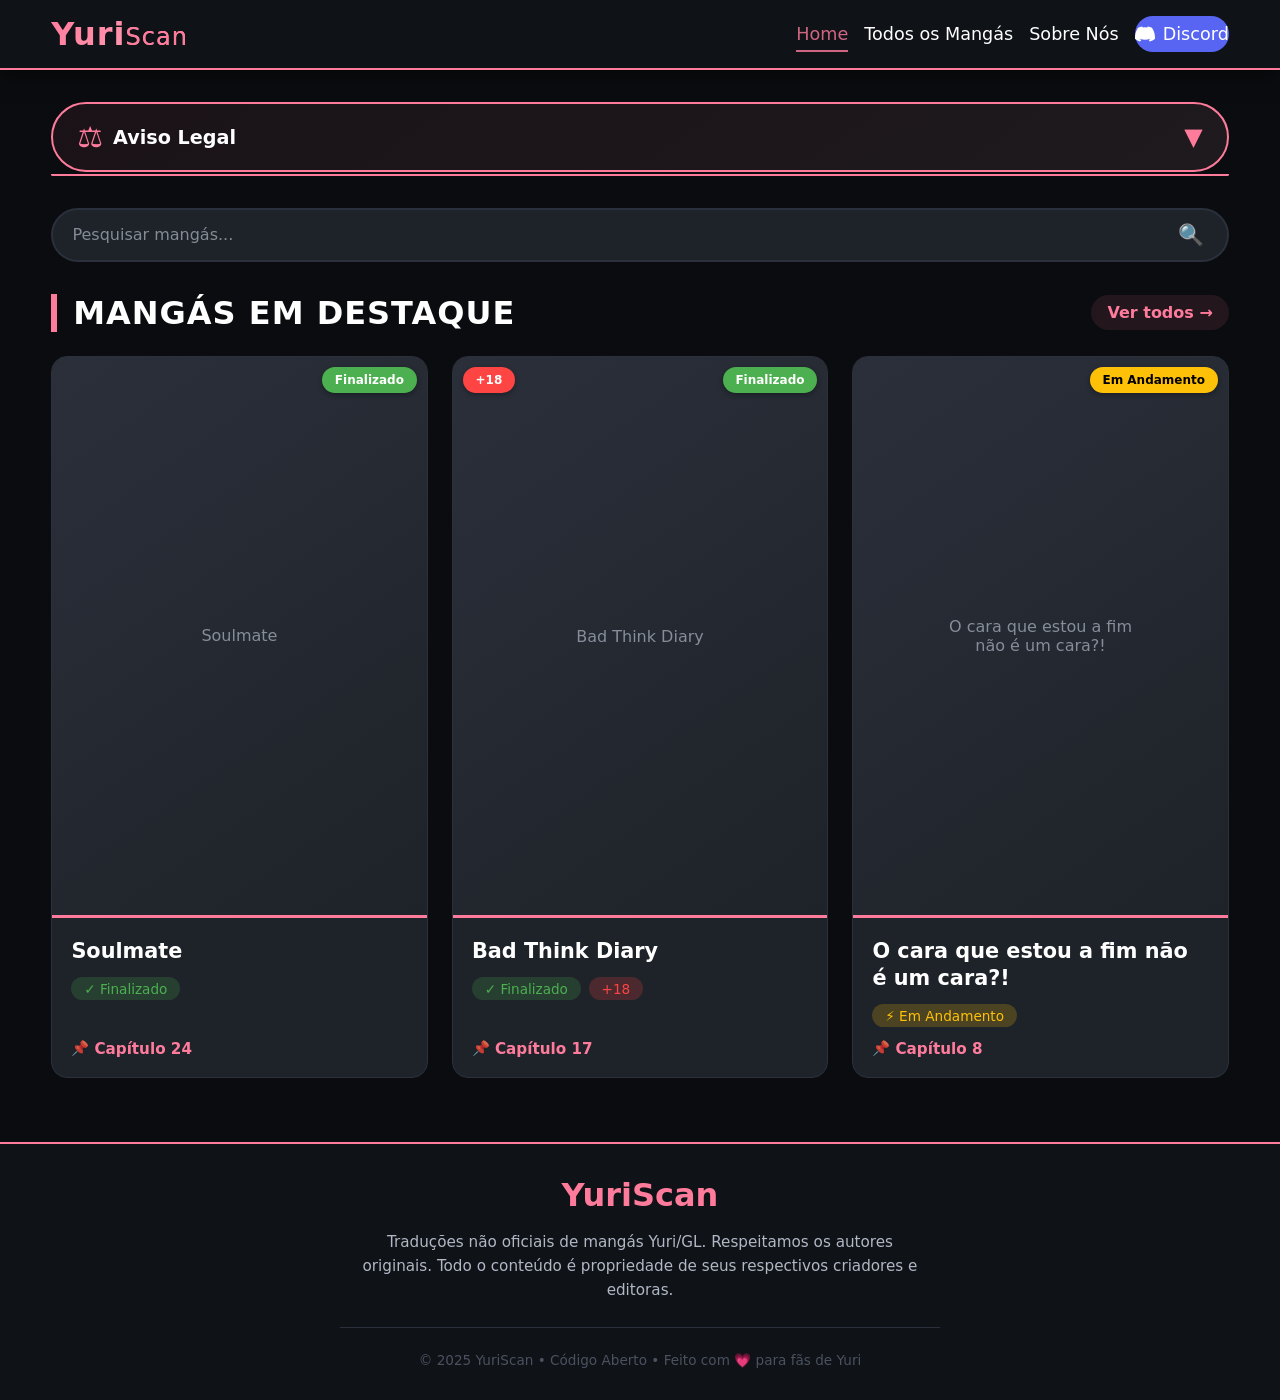
==== index.html @ 4947c456 "Clean up advertisement section in index.html Removed duplicate advertisement script and container." ====
<!DOCTYPE html>
<html lang="pt-BR">
<head>
    <meta name="monetag" content="6fe1c92e3fc06847c7360277151ab602">
    <meta charset="UTF-8">
    <meta name="viewport" content="width=device-width, initial-scale=1.0, maximum-scale=1.0, user-scalable=yes">
    <title>YuriScan - Traduções Yuri/GL</title>
    <!-- Favicon -->
    <link rel="icon" type="image/png" href="https://i.ibb.co/Df60WbW7/381-Sem-T-tulo-20260302131259.png">
    <link rel="shortcut icon" type="image/png" href="https://i.ibb.co/Df60WbW7/381-Sem-T-tulo-20260302131259.png">
    <style>
        * {
            margin: 0;
            padding: 0;
            box-sizing: border-box;
            font-family: 'Segoe UI', 'Helvetica Neue', system-ui, -apple-system, sans-serif;
        }

        :root {
            --bg-primary: #0a0c0f;
            --bg-secondary: #14181c;
            --bg-card: #1e2329;
            --accent: #ff7b9c;
            --accent-hover: #ff9bb3;
            --text-primary: #ffffff;
            --text-secondary: #b0b8c5;
            --border-color: #2a313c;
            --finalizado: #4CAF50;
            --andamento: #FFC107;
            --adult: #ff4444;
            --discord: #5865F2;
            --discord-hover: #4752c4;
            --header-height: 70px;
            --safe-area: max(20px, env(safe-area-inset-top));
        }

        body {
            background-color: var(--bg-primary);
            color: var(--text-primary);
            min-height: 100vh;
            display: flex;
            flex-direction: column;
        }

        /* Navbar Mobile First */
        .navbar {
            background-color: #0f1217;
            border-bottom: 2px solid var(--accent);
            padding: 0.8rem 4%;
            display: flex;
            justify-content: space-between;
            align-items: center;
            position: sticky;
            top: 0;
            z-index: 100;
            box-shadow: 0 4px 20px rgba(0,0,0,0.5);
            min-height: var(--header-height);
        }

        .logo {
            font-size: clamp(1.5rem, 5vw, 2rem);
            font-weight: 800;
            background: linear-gradient(135deg, var(--accent), #ffa7b9);
            -webkit-background-clip: text;
            -webkit-text-fill-color: transparent;
            letter-spacing: 1px;
            text-decoration: none;
            white-space: nowrap;
        }

        .logo span {
            background: none;
            -webkit-text-fill-color: var(--accent);
            font-weight: 300;
            font-size: clamp(1.1rem, 4vw, 1.5rem);
        }

        /* Menu Hamburger */
        .menu-toggle {
            display: none;
            background: none;
            border: none;
            color: var(--accent);
            font-size: 2rem;
            cursor: pointer;
            padding: 0.5rem;
            z-index: 101;
        }

        .nav-links {
            display: flex;
            gap: 1rem;
            align-items: center;
            flex-wrap: wrap;
        }

        .nav-links a {
            color: var(--text-primary);
            text-decoration: none;
            font-weight: 500;
            font-size: clamp(0.9rem, 3vw, 1.1rem);
            transition: all 0.3s;
            position: relative;
            padding: 0.5rem 0;
            white-space: nowrap;
        }

        .nav-links a::after {
            content: '';
            position: absolute;
            bottom: 0;
            left: 0;
            width: 0;
            height: 2px;
            background: var(--accent);
            transition: width 0.3s;
        }

        .nav-links a:hover::after,
        .nav-links a.active::after {
            width: 100%;
        }

        /* Estilo para link não clicável */
        .nav-links a.no-click {
            pointer-events: none;
            cursor: default;
            opacity: 0.8;
        }

        .nav-links a.no-click::after {
            width: 100%;
            background: var(--accent);
        }

        .nav-links a.active {
            color: var(--accent);
        }

        .discord-link {
            background-color: var(--discord);
            padding: 0.5rem 1rem;
            border-radius: 30px;
            display: flex;
            align-items: center;
            gap: 0.5rem;
            transition: all 0.2s;
        }

        .discord-link:hover {
            background-color: var(--discord-hover);
            transform: translateY(-2px);
        }

        .discord-link::after {
            display: none;
        }

        /* Container principal */
        .container {
            width: 100%;
            max-width: 1400px;
            margin: 0 auto;
            padding: 1rem 4%;
            flex: 1;
        }

        /* Aviso Legal Recolhível */
        .legal-wrapper {
            margin: 1rem 0 2rem 0;
            width: 100%;
        }

        .legal-toggle {
            background: linear-gradient(145deg, #1a1217, #1e1a1d);
            border: 2px solid var(--accent);
            border-radius: 50px;
            padding: 1rem 1.5rem;
            display: flex;
            align-items: center;
            justify-content: space-between;
            cursor: pointer;
            transition: all 0.3s;
            width: 100%;
            color: var(--text-primary);
            font-size: clamp(1rem, 4vw, 1.2rem);
            font-weight: 600;
            gap: 1rem;
        }

        .legal-toggle:hover {
            background: linear-gradient(145deg, #221a1f, #2a2227);
            box-shadow: 0 0 20px rgba(255, 123, 156, 0.3);
        }

        .legal-toggle .arrow {
            color: var(--accent);
            font-size: 1.5rem;
            transition: transform 0.3s;
            flex-shrink: 0;
        }

        .legal-toggle.active .arrow {
            transform: rotate(180deg);
        }

        .legal-content {
            background: linear-gradient(145deg, #1a1217, #1e1a1d);
            border-left: 8px solid var(--accent);
            border-right: 8px solid var(--accent);
            border-bottom: 2px solid var(--accent);
            border-radius: 0 0 20px 20px;
            padding: 0;
            max-height: 0;
            overflow: hidden;
            transition: max-height 0.5s ease-out;
            margin-top: 2px;
        }

        .legal-content.show {
            padding: 1.5rem;
            max-height: 800px;
        }

        .legal-text {
            color: var(--text-secondary);
            line-height: 1.6;
            font-size: clamp(0.9rem, 3.5vw, 1.1rem);
        }

        .legal-text p {
            margin-bottom: 1rem;
        }

        .legal-text strong {
            color: var(--accent);
        }

        .legal-icon {
            font-size: 1.8rem;
            color: var(--accent);
            flex-shrink: 0;
        }

        /* Barra de Pesquisa */
        .search-container {
            margin: 1.5rem 0;
            width: 100%;
        }

        .search-box {
            background: var(--bg-card);
            border: 2px solid var(--border-color);
            border-radius: 50px;
            padding: 0.8rem 1.2rem;
            width: 100%;
            display: flex;
            align-items: center;
            gap: 0.8rem;
            transition: all 0.3s;
        }

        .search-box:focus-within {
            border-color: var(--accent);
            box-shadow: 0 0 20px rgba(255, 123, 156, 0.3);
        }

        .search-box input {
            background: none;
            border: none;
            color: var(--text-primary);
            font-size: 1rem;
            width: 100%;
            outline: none;
            min-width: 0;
        }

        .search-box input::placeholder {
            color: var(--text-secondary);
            opacity: 0.7;
        }

        .search-box button {
            background: none;
            border: none;
            color: var(--accent);
            font-size: 1.3rem;
            cursor: pointer;
            transition: transform 0.2s;
            padding: 0 0.2rem;
            flex-shrink: 0;
        }

        .search-box button:hover {
            transform: scale(1.1);
        }

        /* Seção de mangás */
        .section-header {
            display: flex;
            justify-content: space-between;
            align-items: center;
            margin: 2rem 0 1.5rem 0;
            flex-wrap: wrap;
            gap: 1rem;
        }

        .section-title {
            font-size: clamp(1.5rem, 5vw, 2rem);
            color: var(--text-primary);
            border-left: 6px solid var(--accent);
            padding-left: 1rem;
            text-transform: uppercase;
            letter-spacing: 1px;
        }

        .view-all {
            color: var(--accent);
            text-decoration: none;
            font-weight: 600;
            display: flex;
            align-items: center;
            gap: 0.5rem;
            font-size: clamp(0.9rem, 3vw, 1rem);
            padding: 0.5rem 1rem;
            border-radius: 30px;
            background: rgba(255, 123, 156, 0.1);
            transition: all 0.3s;
        }

        .view-all:hover {
            background: rgba(255, 123, 156, 0.2);
            transform: translateX(5px);
        }

        /* Grid de mangás - Totalmente Responsivo */
        .manga-grid {
            display: grid;
            grid-template-columns: repeat(auto-fit, minmax(280px, 1fr));
            gap: 1.5rem;
            width: 100%;
        }

        .manga-card {
            background: var(--bg-card);
            border-radius: 16px;
            overflow: hidden;
            border: 1px solid var(--border-color);
            transition: all 0.3s ease;
            cursor: pointer;
            width: 100%;
            display: flex;
            flex-direction: column;
            text-decoration: none;
            color: inherit;
        }

        .manga-card:hover {
            transform: translateY(-5px);
            border-color: var(--accent);
            box-shadow: 0 10px 30px rgba(255, 123, 156, 0.2);
        }

        .card-image {
            width: 100%;
            aspect-ratio: 2/3;
            background: linear-gradient(145deg, #2a2f3a, #1e2329);
            display: flex;
            align-items: center;
            justify-content: center;
            color: var(--text-secondary);
            font-size: 1rem;
            position: relative;
            border-bottom: 3px solid var(--accent);
            text-align: center;
            overflow: hidden;
        }

        /* Badges */
        .badge-container {
            position: absolute;
            top: 10px;
            right: 10px;
            display: flex;
            flex-direction: column;
            gap: 5px;
            z-index: 2;
            max-width: calc(100% - 80px);
        }

        .card-badge {
            padding: 0.4rem 0.8rem;
            border-radius: 20px;
            font-weight: bold;
            font-size: 0.75rem;
            text-align: center;
            box-shadow: 0 2px 5px rgba(0,0,0,0.3);
            white-space: nowrap;
            overflow: hidden;
            text-overflow: ellipsis;
            max-width: 100%;
        }

        .badge-status {
            background: var(--andamento);
            color: #000;
        }

        .badge-status.finalizado {
            background: var(--finalizado);
            color: #fff;
        }

        .badge-adult {
            position: absolute;
            top: 10px;
            left: 10px;
            background: var(--adult);
            color: #fff;
            padding: 0.4rem 0.8rem;
            border-radius: 20px;
            font-weight: bold;
            font-size: 0.75rem;
            box-shadow: 0 2px 5px rgba(0,0,0,0.3);
            z-index: 2;
            white-space: nowrap;
        }

        .card-content {
            padding: 1.2rem;
            flex: 1;
            display: flex;
            flex-direction: column;
            gap: 0.5rem;
        }

        .card-title {
            font-weight: 700;
            font-size: clamp(1.1rem, 4vw, 1.3rem);
            color: var(--text-primary);
            line-height: 1.3;
        }

        .card-status-wrapper {
            display: flex;
            flex-wrap: wrap;
            gap: 0.5rem;
            align-items: center;
            margin: 0.3rem 0;
        }

        .card-status {
            font-size: 0.85rem;
            padding: 0.2rem 0.8rem;
            border-radius: 20px;
            background: rgba(255,255,255,0.1);
            display: inline-flex;
            align-items: center;
            gap: 0.3rem;
        }

        .card-status.finalizado {
            background: rgba(76, 175, 80, 0.2);
            color: var(--finalizado);
        }

        .card-status.andamento {
            background: rgba(255, 193, 7, 0.2);
            color: var(--andamento);
        }

        .card-status.adult {
            background: rgba(255, 68, 68, 0.2);
            color: var(--adult);
        }

        .card-chapter {
            color: var(--accent);
            font-weight: 600;
            font-size: 0.95rem;
            display: flex;
            align-items: center;
            gap: 5px;
            margin-top: auto;
        }

        .card-chapter::before {
            content: '📌';
            font-size: 0.9rem;
            opacity: 0.8;
        }

        /* Mensagem de resultado da pesquisa */
        .search-result-message {
            text-align: center;
            color: var(--text-secondary);
            font-size: 1rem;
            margin: 1.5rem 0;
            padding: 1rem;
            background: var(--bg-card);
            border-radius: 10px;
            border: 1px solid var(--border-color);
            width: 100%;
        }

        /* Modal Sobre Nós - Responsivo com Open Source */
        .modal {
            display: none;
            position: fixed;
            z-index: 1000;
            left: 0;
            top: 0;
            width: 100%;
            height: 100%;
            background-color: rgba(0,0,0,0.9);
            backdrop-filter: blur(5px);
            padding: 1rem;
            overflow-y: auto;
        }

        .modal-content {
            background: linear-gradient(145deg, #1a1217, #1e1a1d);
            margin: 2rem auto;
            padding: 2rem 1.5rem;
            border: 3px solid var(--accent);
            border-radius: 30px;
            width: 100%;
            max-width: 550px;
            position: relative;
            animation: modalSlide 0.3s ease;
        }

        @keyframes modalSlide {
            from {
                transform: translateY(-30px);
                opacity: 0;
            }
            to {
                transform: translateY(0);
                opacity: 1;
            }
        }

        .modal-close {
            position: absolute;
            right: 20px;
            top: 15px;
            color: var(--accent);
            font-size: 2rem;
            cursor: pointer;
            transition: transform 0.2s;
            line-height: 1;
            padding: 0.5rem;
        }

        .modal-close:hover {
            transform: scale(1.2);
        }

        .modal-title {
            color: var(--accent);
            font-size: clamp(1.8rem, 6vw, 2.2rem);
            margin-bottom: 1.5rem;
            text-align: center;
            border-bottom: 2px solid var(--accent);
            padding-bottom: 0.5rem;
            padding-right: 2rem;
        }

        .modal-text {
            color: var(--text-secondary);
            line-height: 1.7;
            font-size: clamp(0.95rem, 3.5vw, 1.1rem);
        }

        .modal-text p {
            margin-bottom: 1rem;
        }

        .modal-highlight {
            color: var(--accent);
            font-weight: bold;
        }

        /* Open Source Section no Modal */
        .open-source-section {
            background: rgba(255, 123, 156, 0.1);
            border: 2px dashed var(--accent);
            border-radius: 20px;
            padding: 1.2rem;
            margin: 1.5rem 0 0.5rem 0;
            text-align: center;
        }

        .open-source-title {
            color: var(--accent);
            font-size: 1.2rem;
            font-weight: bold;
            margin-bottom: 1rem;
            display: flex;
            align-items: center;
            justify-content: center;
            gap: 0.5rem;
        }

        .open-source-badges {
            display: flex;
            flex-wrap: wrap;
            gap: 0.8rem;
            justify-content: center;
            margin: 1rem 0;
        }

        .open-source-badge {
            background: var(--bg-card);
            padding: 0.4rem 1rem;
            border-radius: 30px;
            border: 1px solid var(--border-color);
            font-family: monospace;
            font-size: 0.9rem;
            color: var(--text-secondary);
            display: inline-flex;
            align-items: center;
            gap: 0.5rem;
        }

        .open-source-badge span {
            color: var(--accent);
            font-weight: bold;
        }

        .open-source-link {
            display: inline-flex;
            align-items: center;
            gap: 0.5rem;
            color: var(--accent);
            text-decoration: none;
            padding: 0.5rem 1rem;
            border-radius: 30px;
            background: rgba(255, 123, 156, 0.1);
            transition: all 0.3s;
            margin-top: 0.5rem;
        }

        .open-source-link:hover {
            background: rgba(255, 123, 156, 0.2);
            transform: translateY(-2px);
        }

        /* Footer */
        footer {
            background-color: #0f1217;
            border-top: 2px solid var(--accent);
            padding: 2rem 4%;
            margin-top: 3rem;
            text-align: center;
        }

        .footer-content {
            max-width: 600px;
            margin: 0 auto;
        }

        .footer-logo {
            font-size: clamp(1.8rem, 5vw, 2rem);
            font-weight: bold;
            color: var(--accent);
            margin-bottom: 1rem;
        }

        .footer-text {
            color: var(--text-secondary);
            line-height: 1.6;
            margin-bottom: 1.5rem;
            font-size: clamp(0.85rem, 3vw, 0.95rem);
            padding: 0 1rem;
        }

        .copyright {
            color: #4a525f;
            font-size: 0.85rem;
            border-top: 1px solid var(--border-color);
            padding-top: 1.5rem;
        }

        /* Menu Mobile */
        @media (max-width: 768px) {
            .menu-toggle {
                display: block;
            }

            .nav-links {
                display: none;
                position: fixed;
                top: var(--header-height);
                left: 0;
                right: 0;
                background: #0f1217;
                flex-direction: column;
                padding: 2rem;
                gap: 1.5rem;
                border-bottom: 2px solid var(--accent);
                box-shadow: 0 10px 30px rgba(0,0,0,0.5);
                z-index: 99;
                animation: slideDown 0.3s ease;
            }

            .nav-links.show {
                display: flex;
            }

            @keyframes slideDown {
                from {
                    opacity: 0;
                    transform: translateY(-20px);
                }
                to {
                    opacity: 1;
                    transform: translateY(0);
                }
            }

            .nav-links a {
                width: 100%;
                text-align: center;
                font-size: 1.2rem;
            }

            .nav-links a::after {
                bottom: -5px;
                left: 50%;
                transform: translateX(-50%);
                width: 0;
            }

            .nav-links a:hover::after {
                width: 50%;
            }

            .discord-link {
                width: 100%;
                justify-content: center;
            }

            .manga-grid {
                grid-template-columns: 1fr;
                gap: 1.2rem;
            }

            .legal-content.show {
                padding: 1.2rem;
            }

            .badge-container {
                max-width: calc(100% - 70px);
            }

            .modal-content {
                margin: 1rem auto;
                padding: 1.5rem;
            }
        }

        /* Tablets */
        @media (min-width: 769px) and (max-width: 1024px) {
            .manga-grid {
                grid-template-columns: repeat(2, 1fr);
            }
        }

        /* Telas grandes */
        @media (min-width: 1400px) {
            .container {
                padding: 2rem 0;
            }
            
            .manga-grid {
                grid-template-columns: repeat(3, 1fr);
            }
        }
    </style>
</head>
<body>
    <!-- Navbar com menu responsivo -->
    <nav class="navbar">
        <a href="#" class="logo">Yuri<span>Scan</span></a>
        
        <button class="menu-toggle" onclick="toggleMenu()" aria-label="Menu">
            ☰
        </button>

        <div class="nav-links" id="navLinks">
            <a href="https://yuriscan.top/" class="active no-click" onclick="return false;">Home</a>
            <a href="https://yuriscan.top/all" onclick="closeMenu()">Todos os Mangás</a>
            <a href="#" onclick="openSobreModal(event); closeMenu()">Sobre Nós</a>
            <a href="#" class="discord-link" onclick="closeMenu()">
                <svg width="20" height="20" viewBox="0 0 24 24" fill="white">
                    <path d="M20.317 4.37a19.791 19.791 0 0 0-4.885-1.515.074.074 0 0 0-.079.037c-.21.375-.444.864-.608 1.25a18.27 18.27 0 0 0-5.487 0 12.64 12.64 0 0 0-.617-1.25.077.077 0 0 0-.079-.037A19.736 19.736 0 0 0 3.677 4.37a.07.07 0 0 0-.032.027C.533 9.046-.32 13.58.099 18.057a.082.082 0 0 0 .031.057 19.9 19.9 0 0 0 5.993 3.03.078.078 0 0 0 .084-.028c.462-.63.874-1.295 1.226-1.994a.075.075 0 0 0-.041-.106 13.107 13.107 0 0 1-1.872-.892.077.077 0 0 1-.008-.128 10.376 10.376 0 0 0 .372-.292.074.074 0 0 1 .078-.01c3.928 1.793 8.18 1.793 12.062 0a.074.074 0 0 1 .079.01c.12.098.246.198.372.292a.077.077 0 0 1-.006.128 12.298 12.298 0 0 1-1.873.892.075.075 0 0 0-.041.107c.36.698.772 1.362 1.225 1.993a.076.076 0 0 0 .084.028 19.839 19.839 0 0 0 6.002-3.03.077.077 0 0 0 .032-.054c.5-5.177-.838-9.674-3.549-13.66a.061.061 0 0 0-.031-.03z"/>
                </svg>
                Discord
            </a>
        </div>
    </nav>

    <main class="container">
        <!-- AVISO LEGAL RECOLHÍVEL -->
        <div class="legal-wrapper">
            <div class="legal-toggle" onclick="toggleLegal()">
                <div style="display: flex; align-items: center; gap: 10px; min-width: 0;">
                    <span class="legal-icon">⚖️</span>
                    <span style="word-break: break-word;">Aviso Legal</span>
                </div>
                <span class="arrow">▼</span>
            </div>
            <div class="legal-content" id="legalContent">
                <div class="legal-text">
                    <p>Os mangás disponibilizados neste site <strong>não são de nossa autoria.</strong></p>
                    <p>Todas as traduções são realizadas de <strong>fã para fã.</strong></p>
                    <p>Caso algum detentor de direitos autorais solicite a remoção de determinado conteúdo, <strong>ele será retirado imediatamente.</strong> Não temos a intenção de causar quaisquer problemas legais ou violar direitos autorais.</p>
                    <p>O objetivo da scan é apenas tornar conteúdos internacionais mais acessíveis ao público brasileiro, <strong>de forma gratuita e com propósito exclusivamente cultural.</strong></p>
                    <p style="color: var(--accent); font-weight: bold;">Apoie os autores originais comprando as obras oficialmente!</p>
                </div>
            </div>
        </div>

        <!-- Barra de Pesquisa -->
        <div class="search-container">
            <div class="search-box">
                <input type="text" id="searchInput" placeholder="Pesquisar mangás..." onkeyup="filterMangas()">
                <button onclick="filterMangas()" aria-label="Buscar">🔍</button>
            </div>
        </div>

        <!-- Mensagem de resultado da pesquisa -->
        <div id="searchResultMessage" class="search-result-message" style="display: none;"></div>

        <!-- Seção de Mangás -->
        <div class="section-header">
            <h2 class="section-title">Mangás em Destaque</h2>
            <a href="https://yuriscan.top/all" class="view-all">Ver todos →</a>
        </div>
        
        <!-- anuncio-->
    <script async="async" data-cfasync="false" src="https://pl28830698.effectivegatecpm.com/fdcad57ee6ef76354c5e3ff11ff04120/invoke.js"></script>
<div id="container-fdcad57ee6ef76354c5e3ff11ff04120"></div>

        <!-- Grid de mangás -->
        <div class="manga-grid" id="mangaGrid">
            <!-- Soulmate - FINALIZADO -->
            <a href="manga/soulmate.html" class="manga-card" data-title="soulmate">
                <div class="card-image">
                    <div class="badge-container">
                        <span class="card-badge badge-status finalizado">Finalizado</span>
                    </div>
                    <span style="opacity: 0.7;">Soulmate</span>
                </div>
                <div class="card-content">
                    <div class="card-title">Soulmate</div>
                    <div class="card-status-wrapper">
                        <span class="card-status finalizado">✓ Finalizado</span>
                    </div>
                    <div class="card-chapter">Capítulo 24</div>
                </div>
            </a>

            <!-- Bad Think Diary - FINALIZADO +18 -->
            <a href="manga/bad-think-diary.html" class="manga-card" data-title="bad think diary">
                <div class="card-image">
                    <span class="badge-adult">+18</span>
                    <div class="badge-container">
                        <span class="card-badge badge-status finalizado">Finalizado</span>
                    </div>
                    <span style="opacity: 0.7;">Bad Think Diary</span>
                </div>
                <div class="card-content">
                    <div class="card-title">Bad Think Diary</div>
                    <div class="card-status-wrapper">
                        <span class="card-status finalizado">✓ Finalizado</span>
                        <span class="card-status adult">+18</span>
                    </div>
                    <div class="card-chapter">Capítulo 17</div>
                </div>
            </a>
            <!-- O cara que estou a fim não é um cara?! - EM ANDAMENTO -->
            <a href="manga/o-cara-que-estou-aifim.html" class="manga-card" data-title="o cara que estou a fim não é um cara">
                <div class="card-image">
                    <div class="badge-container">
                        <span class="card-badge badge-status">Em Andamento</span>
                    </div>
                    <span style="opacity: 0.7;">O cara que estou a fim<br>não é um cara?!</span>
                </div>
                <div class="card-content">
                    <div class="card-title">O cara que estou a fim não é um cara?!</div>
                    <div class="card-status-wrapper">
                        <span class="card-status andamento">⚡ Em Andamento</span>
                    </div>
                    <div class="card-chapter">Capítulo 8</div>
                </div>
            </a>
        </div>
        <!--anúncio-->
        <script async="async" data-cfasync="false" src="https://pl28830698.effectivegatecpm.com/fdcad57ee6ef76354c5e3ff11ff04120/invoke.js"></script>
<div id="container-fdcad57ee6ef76354c5e3ff11ff04120"></div>
    </main>

  
    <!-- Modal Sobre Nós com Open Source -->
    <div id="sobreModal" class="modal" onclick="if(event.target===this) closeSobreModal()">
        <div class="modal-content">
            <span class="modal-close" onclick="closeSobreModal()">&times;</span>
            <h2 class="modal-title">Sobre Nós</h2>
            <div class="modal-text">
                <p><span class="modal-highlight">YuriScan</span> nasceu da paixão por histórias Yuri/GL e do desejo de tornar essas obras acessíveis ao público brasileiro.</p>
                <p>Somos uma equipe de tradutores, editores e fãs dedicados que trabalham voluntariamente para trazer conteúdo de qualidade.</p>
                <p><strong>Nossa missão:</strong> Divulgar o gênero Yuri/GL no Brasil, sempre respeitando os autores originais e promovendo a compra de obras oficiais quando disponíveis.</p>
                <p><strong>Valores:</strong> Respeito aos direitos autorais, amor pelo gênero e comunidade acolhedora.</p>
                <p>Junte-se a nós no <span class="modal-highlight">Discord</span> para acompanhar lançamentos, conversar e contribuir com a comunidade!</p>
                <p>contato: <span class="modal-highlight">suporte@yuriscan.top</span></p>
                
                <!-- Open Source Section -->
                <div class="open-source-section">
                    <div class="open-source-title">
                        <span>🔓</span>
                        <span>Código Aberto</span>
                        <span>🔓</span>
                    </div>
                    <p style="margin-bottom: 0.8rem;">Este site é 100% open source! 🎉</p>
                    <div class="open-source-badges">
                        <span class="open-source-badge">
                            <span>📦</span> v1.0.0
                        </span>
                        <span class="open-source-badge">
                            <span>🔧</span> MIT License
                        </span>
                        <span class="open-source-badge">
                            <span>🌐</span> HTML/CSS/JS
                        </span>
                    </div>
                    <p style="font-size: 0.9rem; margin: 0.8rem 0;">
                        Todo o código está disponível para estudo, modificação e distribuição.
                    </p>
                    <a href="https://github.com/wahipoga/YuriScan/" class="open-source-link" onclick="alert('Link para o repositório GitHub')">
                        <span>📂</span>
                        Ver no GitHub
                        <span>→</span>
                    </a>
                </div>
            </div>
        </div>
    </div>

    <!-- Footer -->
    <footer>
        <div class="footer-content">
            <div class="footer-logo">YuriScan</div>
            <div class="footer-text">
                Traduções não oficiais de mangás Yuri/GL. Respeitamos os autores originais.
                Todo o conteúdo é propriedade de seus respectivos criadores e editoras.
            </div>
            <div class="copyright">
                © 2025 YuriScan • Código Aberto • Feito com 💗 para fãs de Yuri
            </div>
        </div>
    </footer>

    <script>
        // Menu mobile
        function toggleMenu() {
            const navLinks = document.getElementById('navLinks');
            navLinks.classList.toggle('show');
        }

        function closeMenu() {
            const navLinks = document.getElementById('navLinks');
            navLinks.classList.remove('show');
        }

        // Fechar menu ao clicar fora
        document.addEventListener('click', function(event) {
            const navLinks = document.getElementById('navLinks');
            const menuToggle = document.querySelector('.menu-toggle');
            
            if (navLinks && menuToggle && !navLinks.contains(event.target) && !menuToggle.contains(event.target)) {
                navLinks.classList.remove('show');
            }
        });

        // Aviso legal recolhível
        function toggleLegal() {
            const content = document.getElementById('legalContent');
            const toggle = document.querySelector('.legal-toggle');
            
            content.classList.toggle('show');
            toggle.classList.toggle('active');
        }

        // Modal Sobre Nós
        function openSobreModal(event) {
            if (event) event.preventDefault();
            document.getElementById('sobreModal').style.display = 'block';
            document.body.style.overflow = 'hidden';
            closeMenu();
        }

        function closeSobreModal() {
            document.getElementById('sobreModal').style.display = 'none';
            document.body.style.overflow = 'auto';
        }

        // Pesquisa
        function filterMangas() {
            const input = document.getElementById('searchInput');
            const filter = input.value.toLowerCase().trim();
            const mangaGrid = document.getElementById('mangaGrid');
            const cards = mangaGrid.getElementsByClassName('manga-card');
            const resultMessage = document.getElementById('searchResultMessage');
            
            let visibleCount = 0;
            let foundTitles = [];

            for (let i = 0; i < cards.length; i++) {
                const card = cards[i];
                const title = card.getAttribute('data-title').toLowerCase();
                const titleElement = card.querySelector('.card-title').textContent;
                
                if (filter === '') {
                    card.style.display = '';
                    visibleCount++;
                } else {
                    if (title.includes(filter)) {
                        card.style.display = '';
                        visibleCount++;
                        foundTitles.push(titleElement);
                    } else {
                        card.style.display = 'none';
                    }
                }
            }

            // Mostrar mensagem de resultado
            if (filter !== '') {
                resultMessage.style.display = 'block';
                if (visibleCount === 0) {
                    resultMessage.innerHTML = `❌ Nenhum mangá encontrado para "${input.value}"`;
                } else {
                    resultMessage.innerHTML = `✅ Encontrado(s) ${visibleCount} mangá(s) para "${input.value}"`;
                }
            } else {
                resultMessage.style.display = 'none';
            }
        }

        // Debounce para pesquisa (melhora performance)
        let searchTimeout;
        document.getElementById('searchInput').addEventListener('keyup', function() {
            clearTimeout(searchTimeout);
            searchTimeout = setTimeout(filterMangas, 300);
        });

        // Fechar modal com ESC
        document.addEventListener('keydown', function(event) {
            if (event.key === 'Escape') {
                closeSobreModal();
                closeMenu();
            }
        });

        // Prevenir scroll quando modal aberto
        window.addEventListener('resize', function() {
            if (window.innerWidth > 768) {
                closeMenu();
            }
        });
    </script>
</body>
</html>
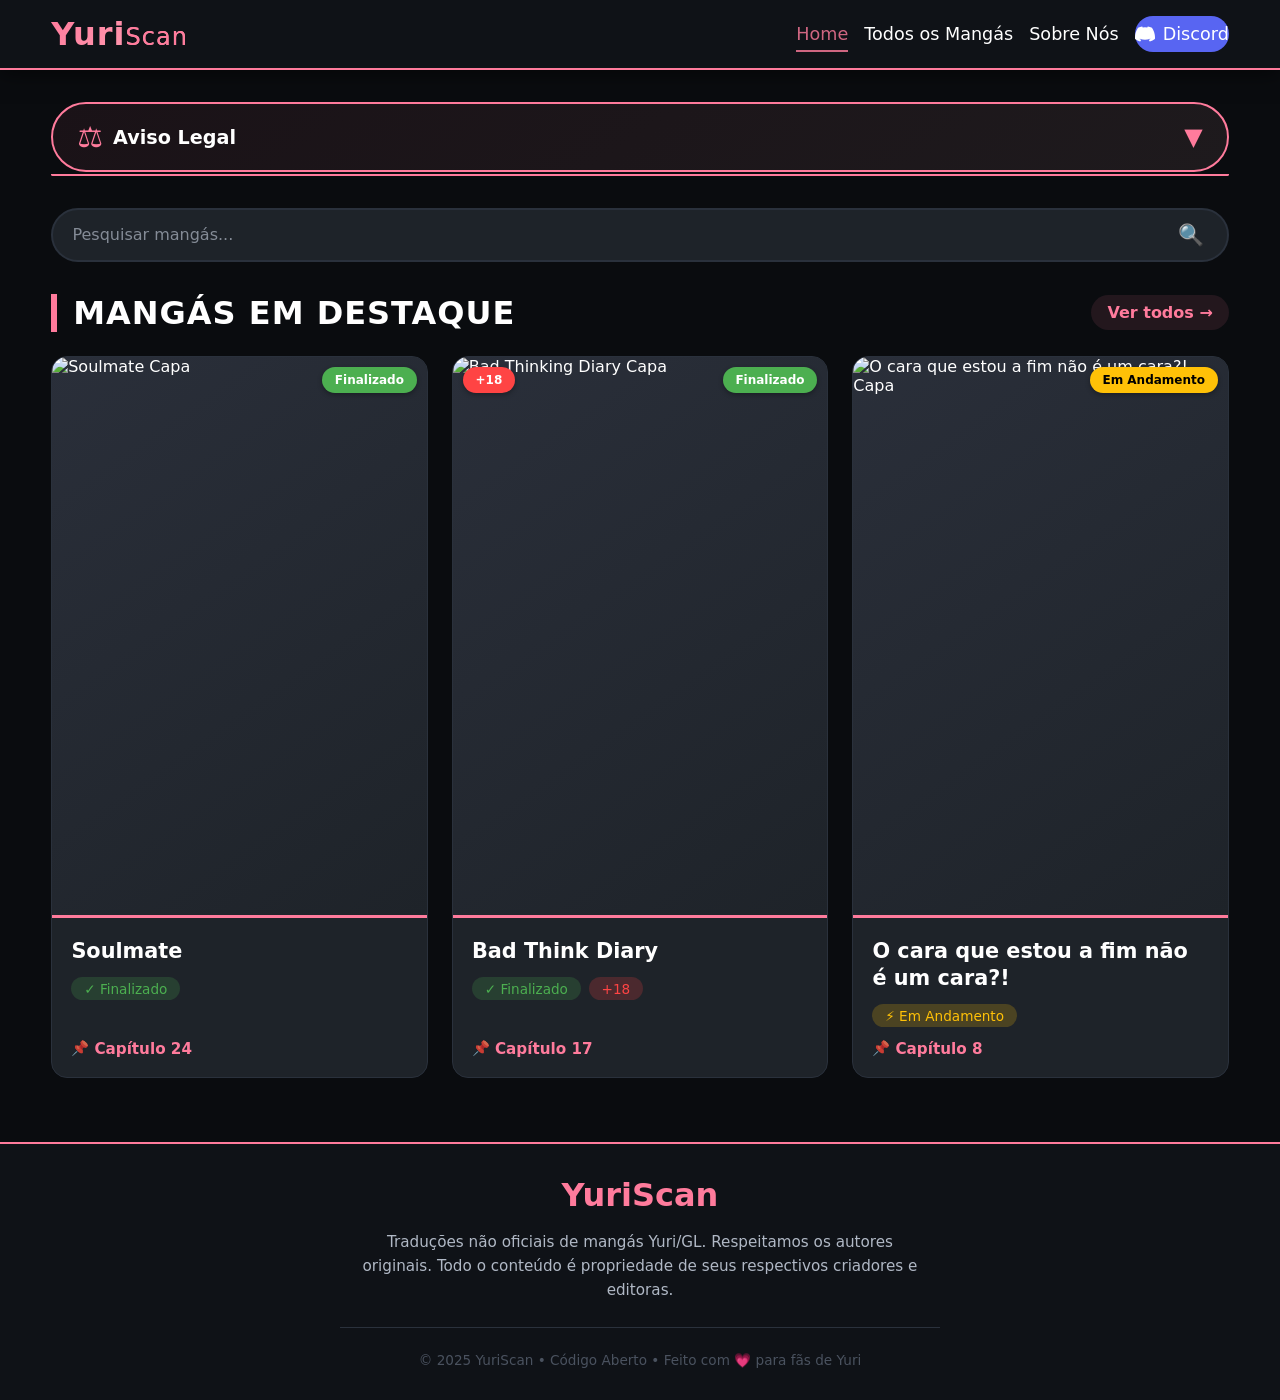
==== commit 53003827: "Update index.html" ====
--- a/index.html
+++ b/index.html
@@ -364,16 +364,22 @@
         .card-image {
             width: 100%;
             aspect-ratio: 2/3;
-            background: linear-gradient(145deg, #2a2f3a, #1e2329);
-            display: flex;
-            align-items: center;
-            justify-content: center;
-            color: var(--text-secondary);
-            font-size: 1rem;
             position: relative;
             border-bottom: 3px solid var(--accent);
-            text-align: center;
             overflow: hidden;
+            background: linear-gradient(145deg, #2a2f3a, #1e2329);
+        }
+
+        .card-image img {
+            width: 100%;
+            height: 100%;
+            object-fit: cover;
+            display: block;
+            transition: transform 0.3s ease;
+        }
+
+        .manga-card:hover .card-image img {
+            transform: scale(1.05);
         }
 
         /* Badges */
@@ -847,12 +853,14 @@
         <!-- Grid de mangás -->
         <div class="manga-grid" id="mangaGrid">
             <!-- Soulmate - FINALIZADO -->
-            <a href="manga/soulmate.html" class="manga-card" data-title="soulmate">
+            <a href="https://yuriscan.top/manga/soulmate/" class="manga-card" data-title="soulmate">
                 <div class="card-image">
+                    <img src="https://i.ibb.co/1tYqnWNx/soulmate-manhua-yuri-1-193x278.webp" 
+                         alt="Soulmate Capa"
+                         onerror="this.src='https://i.ibb.co/Df60WbW7/381-Sem-T-tulo-20260302131259.png'; this.onerror=null;">
                     <div class="badge-container">
                         <span class="card-badge badge-status finalizado">Finalizado</span>
                     </div>
-                    <span style="opacity: 0.7;">Soulmate</span>
                 </div>
                 <div class="card-content">
                     <div class="card-title">Soulmate</div>
@@ -864,13 +872,15 @@
             </a>
 
             <!-- Bad Think Diary - FINALIZADO +18 -->
-            <a href="manga/bad-think-diary.html" class="manga-card" data-title="bad think diary">
+            <a href="https://yuriscan.top/manga/bad-thinking-diary/" class="manga-card" data-title="bad think diary">
                 <div class="card-image">
+                    <img src="https://i.ibb.co/LzmP7c2f/Bad-Thinking-Diary-Manhwa-Yuri-193x278.webp" 
+                         alt="Bad Thinking Diary Capa"
+                         onerror="this.src='https://i.ibb.co/Df60WbW7/381-Sem-T-tulo-20260302131259.png'; this.onerror=null;">
                     <span class="badge-adult">+18</span>
                     <div class="badge-container">
                         <span class="card-badge badge-status finalizado">Finalizado</span>
                     </div>
-                    <span style="opacity: 0.7;">Bad Think Diary</span>
                 </div>
                 <div class="card-content">
                     <div class="card-title">Bad Think Diary</div>
@@ -881,13 +891,16 @@
                     <div class="card-chapter">Capítulo 17</div>
                 </div>
             </a>
+            
             <!-- O cara que estou a fim não é um cara?! - EM ANDAMENTO -->
-            <a href="manga/o-cara-que-estou-aifim.html" class="manga-card" data-title="o cara que estou a fim não é um cara">
+            <a href="https://yuriscan.top/manga/he-guy-she-was-interested-in-wasnt-a-guy-at-all/" class="manga-card" data-title="o cara que estou a fim não é um cara">
                 <div class="card-image">
+                    <img src="https://i.ibb.co/0pz7tqps/The-Guy-She-Was-Interested-in-Wasnt-a-Guy-at-All-Manga-GL-1-193x278.webp" 
+                         alt="O cara que estou a fim não é um cara?! Capa"
+                         onerror="this.src='https://i.ibb.co/Df60WbW7/381-Sem-T-tulo-20260302131259.png'; this.onerror=null;">
                     <div class="badge-container">
                         <span class="card-badge badge-status">Em Andamento</span>
                     </div>
-                    <span style="opacity: 0.7;">O cara que estou a fim<br>não é um cara?!</span>
                 </div>
                 <div class="card-content">
                     <div class="card-title">O cara que estou a fim não é um cara?!</div>
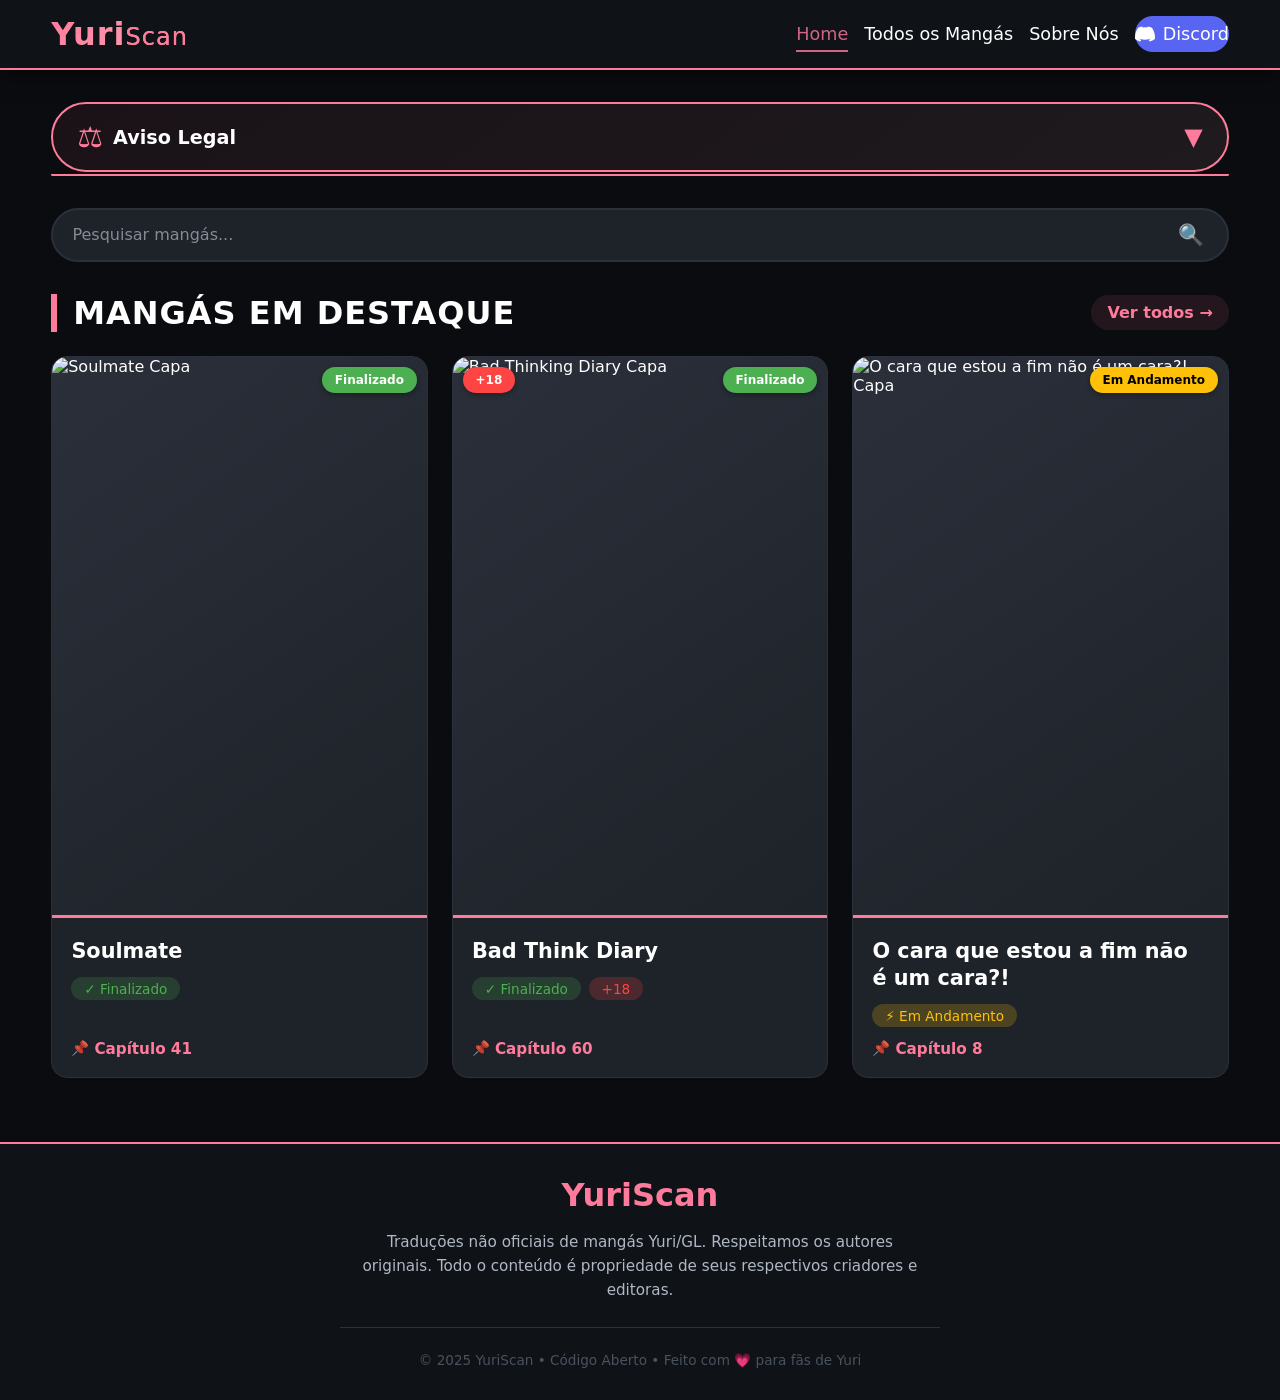
==== commit 35ef1342: "Update index.html" ====
--- a/index.html
+++ b/index.html
@@ -799,7 +799,7 @@
             <a href="https://yuriscan.top/" class="active no-click" onclick="return false;">Home</a>
             <a href="https://yuriscan.top/all" onclick="closeMenu()">Todos os Mangás</a>
             <a href="#" onclick="openSobreModal(event); closeMenu()">Sobre Nós</a>
-            <a href="#" class="discord-link" onclick="closeMenu()">
+            <a href="https://discord.gg/uZUWv7vTrT" class="discord-link" onclick="closeMenu()">
                 <svg width="20" height="20" viewBox="0 0 24 24" fill="white">
                     <path d="M20.317 4.37a19.791 19.791 0 0 0-4.885-1.515.074.074 0 0 0-.079.037c-.21.375-.444.864-.608 1.25a18.27 18.27 0 0 0-5.487 0 12.64 12.64 0 0 0-.617-1.25.077.077 0 0 0-.079-.037A19.736 19.736 0 0 0 3.677 4.37a.07.07 0 0 0-.032.027C.533 9.046-.32 13.58.099 18.057a.082.082 0 0 0 .031.057 19.9 19.9 0 0 0 5.993 3.03.078.078 0 0 0 .084-.028c.462-.63.874-1.295 1.226-1.994a.075.075 0 0 0-.041-.106 13.107 13.107 0 0 1-1.872-.892.077.077 0 0 1-.008-.128 10.376 10.376 0 0 0 .372-.292.074.074 0 0 1 .078-.01c3.928 1.793 8.18 1.793 12.062 0a.074.074 0 0 1 .079.01c.12.098.246.198.372.292a.077.077 0 0 1-.006.128 12.298 12.298 0 0 1-1.873.892.075.075 0 0 0-.041.107c.36.698.772 1.362 1.225 1.993a.076.076 0 0 0 .084.028 19.839 19.839 0 0 0 6.002-3.03.077.077 0 0 0 .032-.054c.5-5.177-.838-9.674-3.549-13.66a.061.061 0 0 0-.031-.03z"/>
                 </svg>
@@ -867,7 +867,7 @@
                     <div class="card-status-wrapper">
                         <span class="card-status finalizado">✓ Finalizado</span>
                     </div>
-                    <div class="card-chapter">Capítulo 24</div>
+                    <div class="card-chapter">Capítulo 41</div>
                 </div>
             </a>
 
@@ -888,7 +888,7 @@
                         <span class="card-status finalizado">✓ Finalizado</span>
                         <span class="card-status adult">+18</span>
                     </div>
-                    <div class="card-chapter">Capítulo 17</div>
+                    <div class="card-chapter">Capítulo 60</div>
                 </div>
             </a>
             
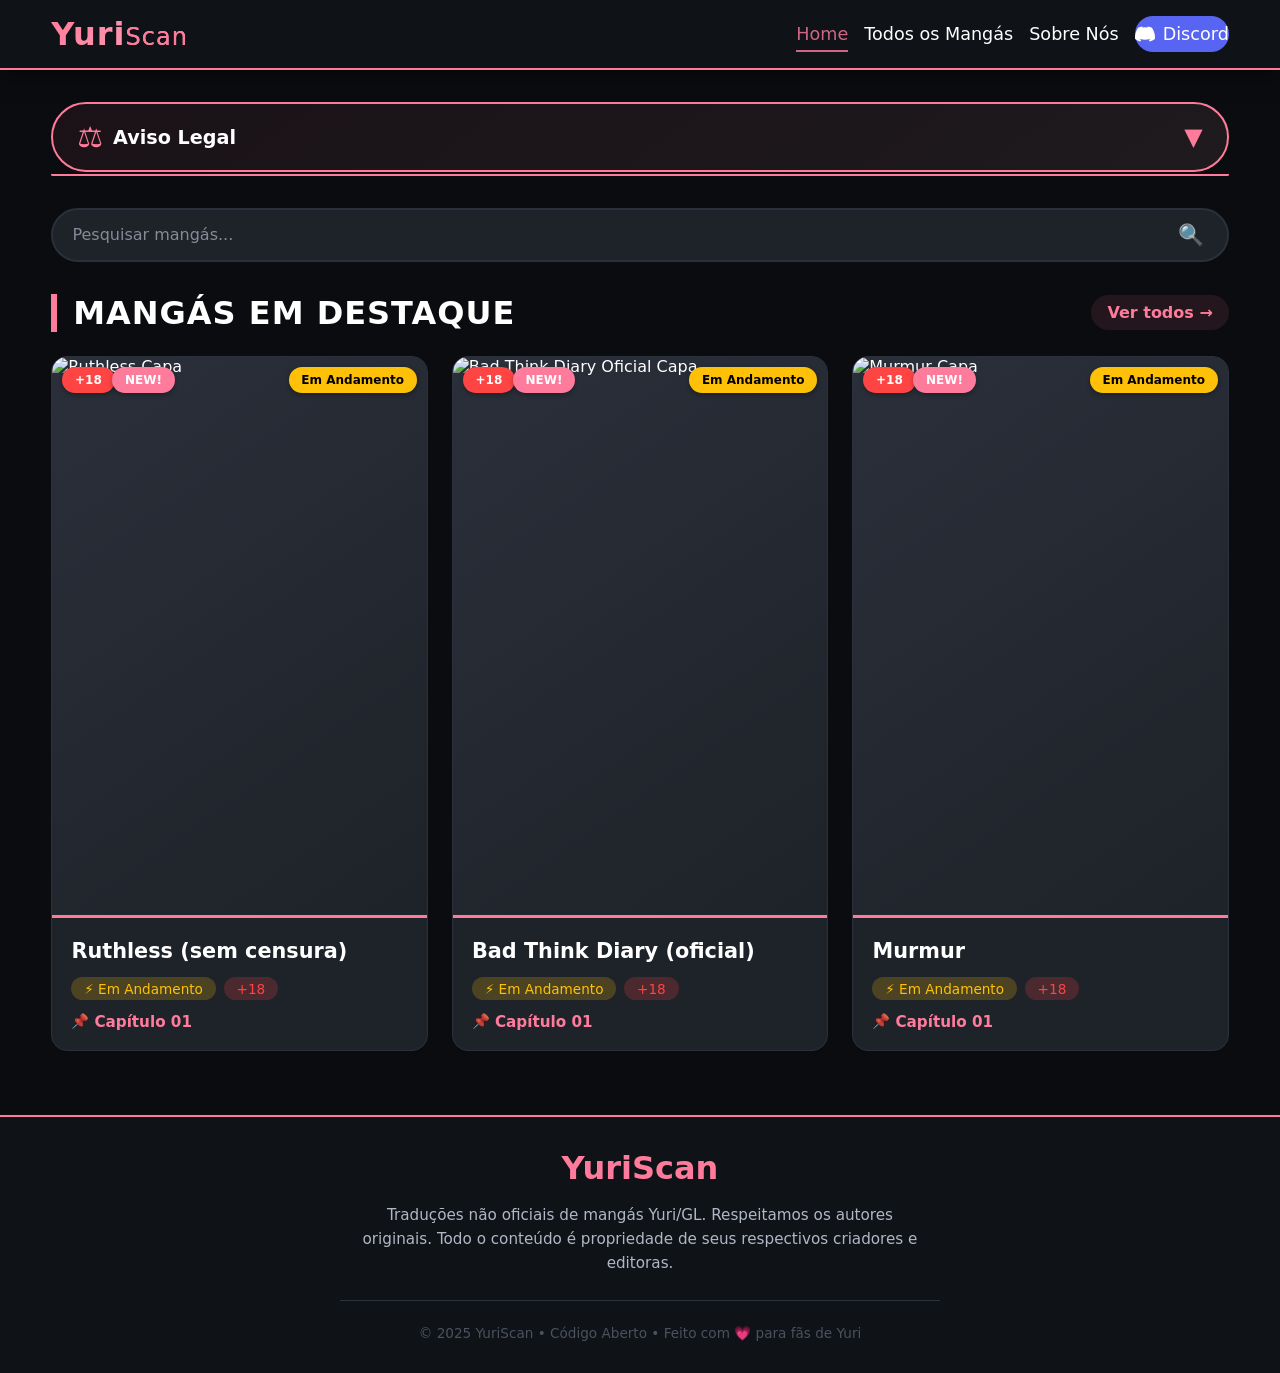
==== commit 92cc9530: "Update index.html" ====
--- a/index.html
+++ b/index.html
@@ -432,6 +432,34 @@
             white-space: nowrap;
         }
 
+        .badge-new {
+            position: absolute;
+            top: 10px;
+            left: 60px;
+            background: var(--accent);
+            color: #fff;
+            padding: 0.4rem 0.8rem;
+            border-radius: 20px;
+            font-weight: bold;
+            font-size: 0.75rem;
+            box-shadow: 0 2px 5px rgba(0,0,0,0.3);
+            z-index: 2;
+            white-space: nowrap;
+            animation: pulse 2s infinite;
+        }
+
+        @keyframes pulse {
+            0% {
+                transform: scale(1);
+            }
+            50% {
+                transform: scale(1.05);
+            }
+            100% {
+                transform: scale(1);
+            }
+        }
+
         .card-content {
             padding: 1.2rem;
             flex: 1;
@@ -765,6 +793,11 @@
                 margin: 1rem auto;
                 padding: 1.5rem;
             }
+
+            .badge-new {
+                left: 10px;
+                top: 50px;
+            }
         }
 
         /* Tablets */
@@ -797,7 +830,7 @@
 
         <div class="nav-links" id="navLinks">
             <a href="https://yuriscan.top/" class="active no-click" onclick="return false;">Home</a>
-            <a href="https://yuriscan.top/all" onclick="closeMenu()">Todos os Mangás</a>
+            <a href="https://yuriscan.top/manga" onclick="closeMenu()">Todos os Mangás</a>
             <a href="#" onclick="openSobreModal(event); closeMenu()">Sobre Nós</a>
             <a href="https://discord.gg/uZUWv7vTrT" class="discord-link" onclick="closeMenu()">
                 <svg width="20" height="20" viewBox="0 0 24 24" fill="white">
@@ -843,7 +876,7 @@
         <!-- Seção de Mangás -->
         <div class="section-header">
             <h2 class="section-title">Mangás em Destaque</h2>
-            <a href="https://yuriscan.top/all" class="view-all">Ver todos →</a>
+            <a href="https://yuriscan.top/manga" class="view-all">Ver todos →</a>
         </div>
         
         <!-- anuncio-->
@@ -852,62 +885,69 @@
 
         <!-- Grid de mangás -->
         <div class="manga-grid" id="mangaGrid">
-            <!-- Soulmate - FINALIZADO -->
-            <a href="https://yuriscan.top/manga/soulmate/" class="manga-card" data-title="soulmate">
+            <!-- Ruthless (sem censura) - EM ANDAMENTO +18 -->
+            <a href="https://yuriscan.top/manga/ruthless/" class="manga-card" data-title="ruthless sem censura">
                 <div class="card-image">
-                    <img src="https://i.ibb.co/1tYqnWNx/soulmate-manhua-yuri-1-193x278.webp" 
-                         alt="Soulmate Capa"
-                         onerror="this.src='https://i.ibb.co/Df60WbW7/381-Sem-T-tulo-20260302131259.png'; this.onerror=null;">
-                    <div class="badge-container">
-                        <span class="card-badge badge-status finalizado">Finalizado</span>
-                    </div>
-                </div>
-                <div class="card-content">
-                    <div class="card-title">Soulmate</div>
-                    <div class="card-status-wrapper">
-                        <span class="card-status finalizado">✓ Finalizado</span>
-                    </div>
-                    <div class="card-chapter">Capítulo 41</div>
-                </div>
-            </a>
-
-            <!-- Bad Think Diary - FINALIZADO +18 -->
-            <a href="https://yuriscan.top/manga/bad-thinking-diary/" class="manga-card" data-title="bad think diary">
-                <div class="card-image">
-                    <img src="https://i.ibb.co/LzmP7c2f/Bad-Thinking-Diary-Manhwa-Yuri-193x278.webp" 
-                         alt="Bad Thinking Diary Capa"
+                    <img src="https://lilymanga.net/wp-content/uploads/2023/04/Ruthless-UNCENSORED-Yuri-Manhwa-1-193x278.webp" 
+                         alt="Ruthless Capa"
                          onerror="this.src='https://i.ibb.co/Df60WbW7/381-Sem-T-tulo-20260302131259.png'; this.onerror=null;">
                     <span class="badge-adult">+18</span>
-                    <div class="badge-container">
-                        <span class="card-badge badge-status finalizado">Finalizado</span>
-                    </div>
-                </div>
-                <div class="card-content">
-                    <div class="card-title">Bad Think Diary</div>
-                    <div class="card-status-wrapper">
-                        <span class="card-status finalizado">✓ Finalizado</span>
-                        <span class="card-status adult">+18</span>
-                    </div>
-                    <div class="card-chapter">Capítulo 60</div>
-                </div>
-            </a>
-            
-            <!-- O cara que estou a fim não é um cara?! - EM ANDAMENTO -->
-            <a href="https://yuriscan.top/manga/he-guy-she-was-interested-in-wasnt-a-guy-at-all/" class="manga-card" data-title="o cara que estou a fim não é um cara">
-                <div class="card-image">
-                    <img src="https://i.ibb.co/0pz7tqps/The-Guy-She-Was-Interested-in-Wasnt-a-Guy-at-All-Manga-GL-1-193x278.webp" 
-                         alt="O cara que estou a fim não é um cara?! Capa"
-                         onerror="this.src='https://i.ibb.co/Df60WbW7/381-Sem-T-tulo-20260302131259.png'; this.onerror=null;">
+                    <span class="badge-new">NEW!</span>
                     <div class="badge-container">
                         <span class="card-badge badge-status">Em Andamento</span>
                     </div>
                 </div>
                 <div class="card-content">
-                    <div class="card-title">O cara que estou a fim não é um cara?!</div>
+                    <div class="card-title">Ruthless (sem censura)</div>
                     <div class="card-status-wrapper">
                         <span class="card-status andamento">⚡ Em Andamento</span>
+                        <span class="card-status adult">+18</span>
                     </div>
-                    <div class="card-chapter">Capítulo 8</div>
+                    <div class="card-chapter">Capítulo 01</div>
+                </div>
+            </a>
+
+            <!-- Bad Think Diary (oficial) - EM ANDAMENTO +18 -->
+            <a href="https://yuriscan.top/manga/bad-think-diary-oficial/" class="manga-card" data-title="bad think diary oficial">
+                <div class="card-image">
+                    <img src="https://lilymanga.net/wp-content/uploads/2023/05/BAD-THINKING-DIARY-OFFICIAL-1-193x278.webp" 
+                         alt="Bad Think Diary Oficial Capa"
+                         onerror="this.src='https://i.ibb.co/Df60WbW7/381-Sem-T-tulo-20260302131259.png'; this.onerror=null;">
+                    <span class="badge-adult">+18</span>
+                    <span class="badge-new">NEW!</span>
+                    <div class="badge-container">
+                        <span class="card-badge badge-status">Em Andamento</span>
+                    </div>
+                </div>
+                <div class="card-content">
+                    <div class="card-title">Bad Think Diary (oficial)</div>
+                    <div class="card-status-wrapper">
+                        <span class="card-status andamento">⚡ Em Andamento</span>
+                        <span class="card-status adult">+18</span>
+                    </div>
+                    <div class="card-chapter">Capítulo 01</div>
+                </div>
+            </a>
+            
+            <!-- Murmur - EM ANDAMENTO +18 -->
+            <a href="https://yuriscan.top/manga/murmur/" class="manga-card" data-title="murmur">
+                <div class="card-image">
+                    <img src="https://lilymanga.net/wp-content/uploads/2026/01/Murmur-GL-Manhwa-1-193x278.webp" 
+                         alt="Murmur Capa"
+                         onerror="this.src='https://i.ibb.co/Df60WbW7/381-Sem-T-tulo-20260302131259.png'; this.onerror=null;">
+                    <span class="badge-adult">+18</span>
+                    <span class="badge-new">NEW!</span>
+                    <div class="badge-container">
+                        <span class="card-badge badge-status">Em Andamento</span>
+                    </div>
+                </div>
+                <div class="card-content">
+                    <div class="card-title">Murmur</div>
+                    <div class="card-status-wrapper">
+                        <span class="card-status andamento">⚡ Em Andamento</span>
+                        <span class="card-status adult">+18</span>
+                    </div>
+                    <div class="card-chapter">Capítulo 01</div>
                 </div>
             </a>
         </div>
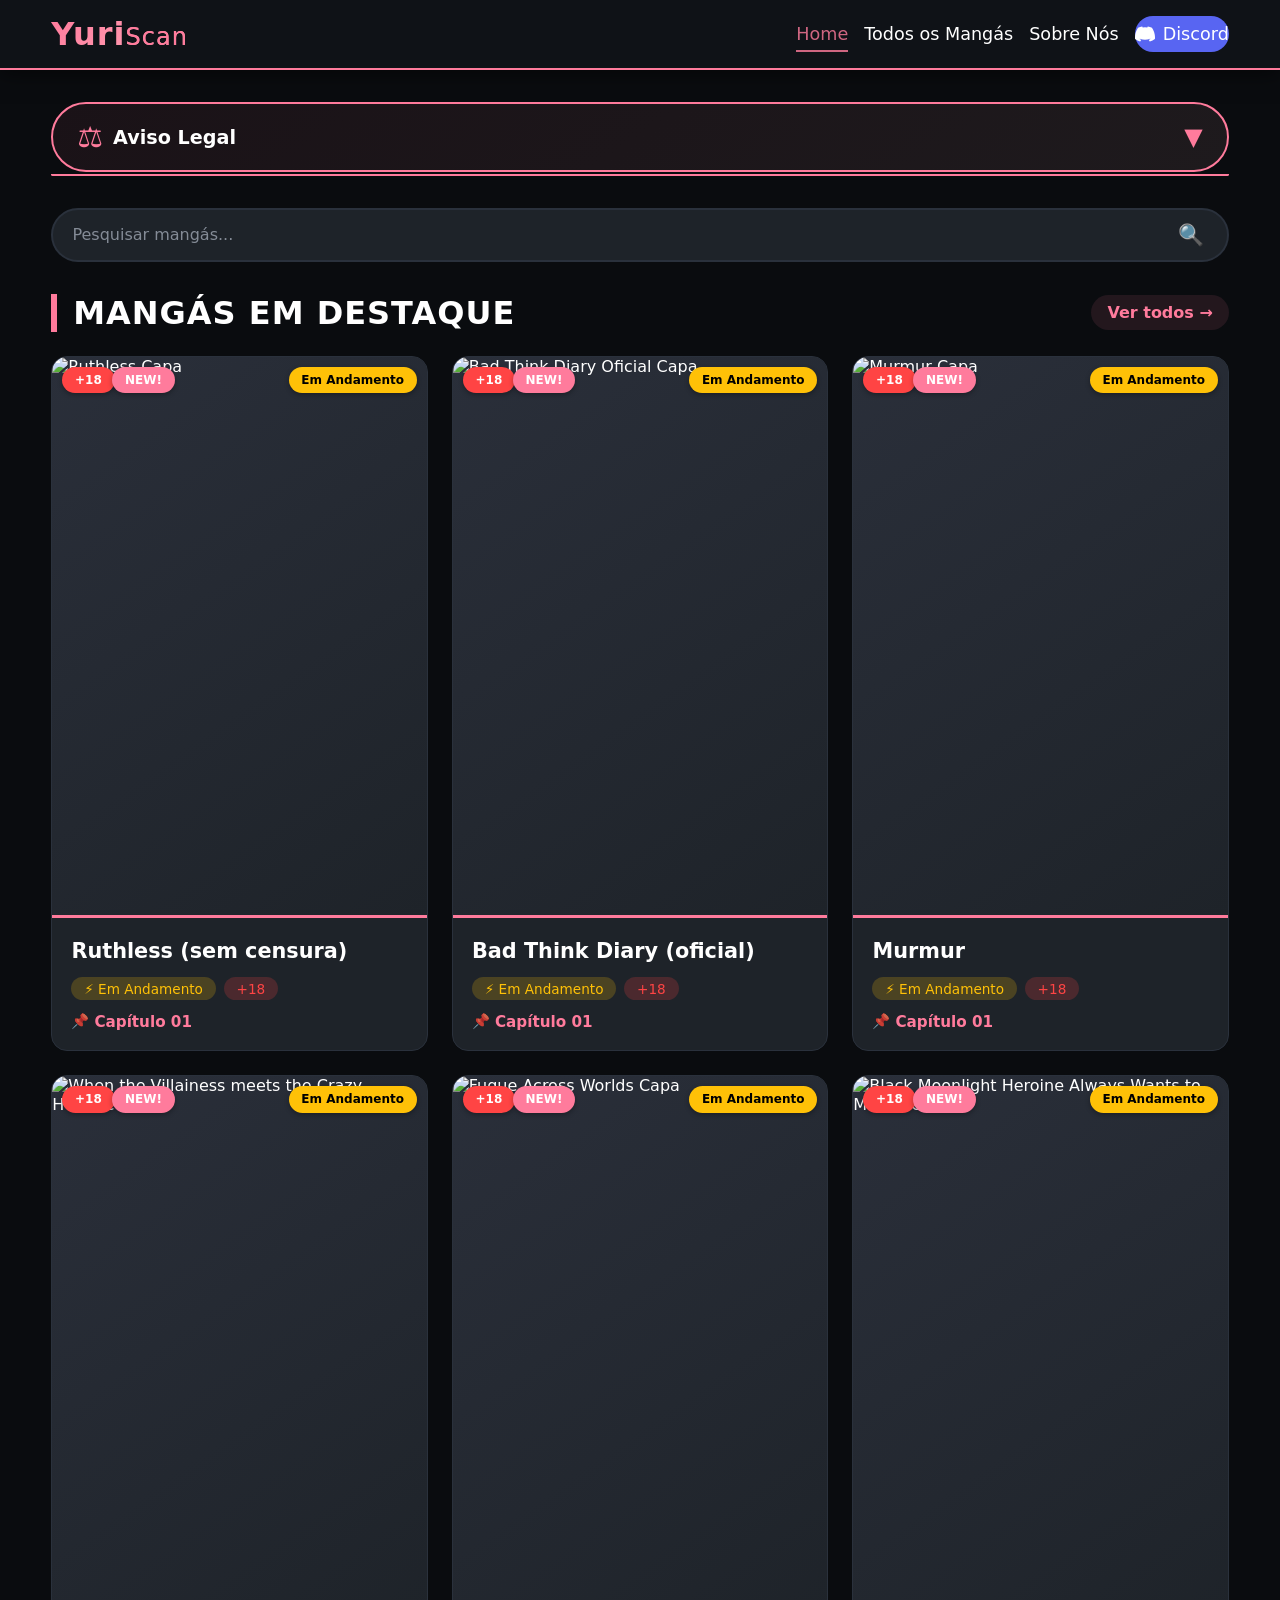
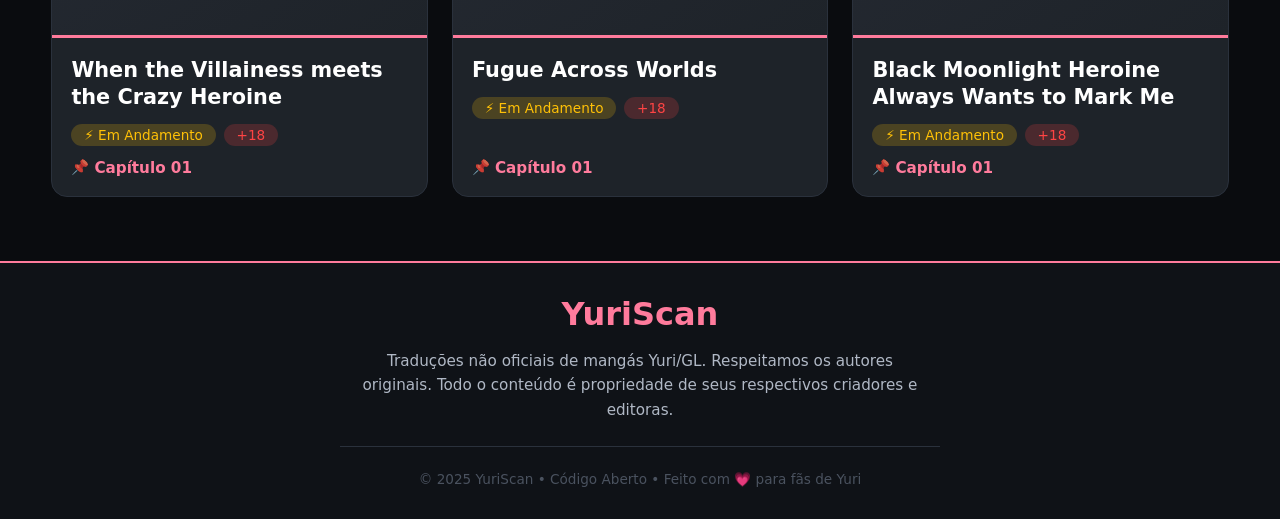
==== commit 27727848: "Update index.html" ====
--- a/index.html
+++ b/index.html
@@ -880,15 +880,15 @@
         </div>
         
         <!-- anuncio-->
-    <script async="async" data-cfasync="false" src="https://pl28830698.effectivegatecpm.com/fdcad57ee6ef76354c5e3ff11ff04120/invoke.js"></script>
-<div id="container-fdcad57ee6ef76354c5e3ff11ff04120"></div>
+        <script>(function(s){s.dataset.zone='10679694',s.src='https://nap5k.com/tag.min.js'})([document.documentElement, document.body].filter(Boolean).pop().appendChild(document.createElement('script')))</script>
+        <script>(function(s){s.dataset.zone='10679703',s.src='https://gizokraijaw.net/vignette.min.js'})([document.documentElement, document.body].filter(Boolean).pop().appendChild(document.createElement('script')))</script>
 
         <!-- Grid de mangás -->
         <div class="manga-grid" id="mangaGrid">
             <!-- Ruthless (sem censura) - EM ANDAMENTO +18 -->
-            <a href="https://yuriscan.top/manga/ruthless/" class="manga-card" data-title="ruthless sem censura">
+            <a href="https://yuri-scan.blogspot.com/2026/03/ruthless.html" class="manga-card" data-title="ruthless sem censura">
                 <div class="card-image">
-                    <img src="https://lilymanga.net/wp-content/uploads/2023/04/Ruthless-UNCENSORED-Yuri-Manhwa-1-193x278.webp" 
+                    <img src="https://i.ibb.co/5g3jQxNR/Ruthless-UNCENSORED-Yuri-Manhwa-1-193x278.webp" 
                          alt="Ruthless Capa"
                          onerror="this.src='https://i.ibb.co/Df60WbW7/381-Sem-T-tulo-20260302131259.png'; this.onerror=null;">
                     <span class="badge-adult">+18</span>
@@ -908,9 +908,9 @@
             </a>
 
             <!-- Bad Think Diary (oficial) - EM ANDAMENTO +18 -->
-            <a href="https://yuriscan.top/manga/bad-think-diary-oficial/" class="manga-card" data-title="bad think diary oficial">
+            <a href="https://yuri-scan.blogspot.com/2026/06/bad-think-diary.html" class="manga-card" data-title="bad think diary oficial">
                 <div class="card-image">
-                    <img src="https://lilymanga.net/wp-content/uploads/2023/05/BAD-THINKING-DIARY-OFFICIAL-1-193x278.webp" 
+                    <img src="https://i.ibb.co/LXnQM273/BAD-THINKING-DIARY-OFFICIAL-1-193x278.webp" 
                          alt="Bad Think Diary Oficial Capa"
                          onerror="this.src='https://i.ibb.co/Df60WbW7/381-Sem-T-tulo-20260302131259.png'; this.onerror=null;">
                     <span class="badge-adult">+18</span>
@@ -930,9 +930,9 @@
             </a>
             
             <!-- Murmur - EM ANDAMENTO +18 -->
-            <a href="https://yuriscan.top/manga/murmur/" class="manga-card" data-title="murmur">
+            <a href="https://yuri-scan.blogspot.com/2026/06/murmur.html" class="manga-card" data-title="murmur">
                 <div class="card-image">
-                    <img src="https://lilymanga.net/wp-content/uploads/2026/01/Murmur-GL-Manhwa-1-193x278.webp" 
+                    <img src="https://i.ibb.co/gMLC1bPy/Murmur-GL-Manhwa-1-193x278.webp" 
                          alt="Murmur Capa"
                          onerror="this.src='https://i.ibb.co/Df60WbW7/381-Sem-T-tulo-20260302131259.png'; this.onerror=null;">
                     <span class="badge-adult">+18</span>
@@ -950,13 +950,76 @@
                     <div class="card-chapter">Capítulo 01</div>
                 </div>
             </a>
+
+            <!-- When the Villainess meets the Crazy Heroine - EM ANDAMENTO +18 -->
+            <a href="https://yuri-scan.blogspot.com/2026/06/when-villainess-meets-crazy-heroine.html" class="manga-card" data-title="when the villainess meets the crazy heroine">
+                <div class="card-image">
+                    <img src="https://i.ibb.co/s9kwqFkB/When-the-Villainess-meets-the-Crazy-Heroine-Yuri-Manhua-193x278.webp" 
+                         alt="When the Villainess meets the Crazy Heroine Capa"
+                         onerror="this.src='https://i.ibb.co/Df60WbW7/381-Sem-T-tulo-20260302131259.png'; this.onerror=null;">
+                    <span class="badge-adult">+18</span>
+                    <span class="badge-new">NEW!</span>
+                    <div class="badge-container">
+                        <span class="card-badge badge-status">Em Andamento</span>
+                    </div>
+                </div>
+                <div class="card-content">
+                    <div class="card-title">When the Villainess meets the Crazy Heroine</div>
+                    <div class="card-status-wrapper">
+                        <span class="card-status andamento">⚡ Em Andamento</span>
+                        <span class="card-status adult">+18</span>
+                    </div>
+                    <div class="card-chapter">Capítulo 01</div>
+                </div>
+            </a>
+
+            <!-- Fugue Across Worlds - EM ANDAMENTO +18 -->
+            <a href="https://yuri-scan.blogspot.com/2026/06/fugue-across-worlds.html" class="manga-card" data-title="fugue across worlds">
+                <div class="card-image">
+                    <img src="https://i.ibb.co/VWW03D5F/Fugue-Across-Worlds-Yuri-Manhua-1-175x238.webp" 
+                         alt="Fugue Across Worlds Capa"
+                         onerror="this.src='https://i.ibb.co/Df60WbW7/381-Sem-T-tulo-20260302131259.png'; this.onerror=null;">
+                    <span class="badge-adult">+18</span>
+                    <span class="badge-new">NEW!</span>
+                    <div class="badge-container">
+                        <span class="card-badge badge-status">Em Andamento</span>
+                    </div>
+                </div>
+                <div class="card-content">
+                    <div class="card-title">Fugue Across Worlds</div>
+                    <div class="card-status-wrapper">
+                        <span class="card-status andamento">⚡ Em Andamento</span>
+                        <span class="card-status adult">+18</span>
+                    </div>
+                    <div class="card-chapter">Capítulo 01</div>
+                </div>
+            </a>
+
+            <!-- Black Moonlight Heroine Always Wants to Mark Me - EM ANDAMENTO +18 -->
+            <a href="https://yuri-scan.blogspot.com/2026/06/black-moonlight-heroine-always-wants-to-mark-me.html" class="manga-card" data-title="black moonlight heroine always wants to mark me">
+                <div class="card-image">
+                    <img src="https://i.ibb.co/ymLVLjYh/The-Two-Faced-Heroine-is-Obsessed-with-Marking-Me-2-193x278.webp" 
+                         alt="Black Moonlight Heroine Always Wants to Mark Me Capa"
+                         onerror="this.src='https://i.ibb.co/Df60WbW7/381-Sem-T-tulo-20260302131259.png'; this.onerror=null;">
+                    <span class="badge-adult">+18</span>
+                    <span class="badge-new">NEW!</span>
+                    <div class="badge-container">
+                        <span class="card-badge badge-status">Em Andamento</span>
+                    </div>
+                </div>
+                <div class="card-content">
+                    <div class="card-title">Black Moonlight Heroine Always Wants to Mark Me</div>
+                    <div class="card-status-wrapper">
+                        <span class="card-status andamento">⚡ Em Andamento</span>
+                        <span class="card-status adult">+18</span>
+                    </div>
+                    <div class="card-chapter">Capítulo 01</div>
+                </div>
+            </a>
         </div>
-        <!--anúncio-->
-        <script async="async" data-cfasync="false" src="https://pl28830698.effectivegatecpm.com/fdcad57ee6ef76354c5e3ff11ff04120/invoke.js"></script>
-<div id="container-fdcad57ee6ef76354c5e3ff11ff04120"></div>
+       
     </main>
 
-  
     <!-- Modal Sobre Nós com Open Source -->
     <div id="sobreModal" class="modal" onclick="if(event.target===this) closeSobreModal()">
         <div class="modal-content">
